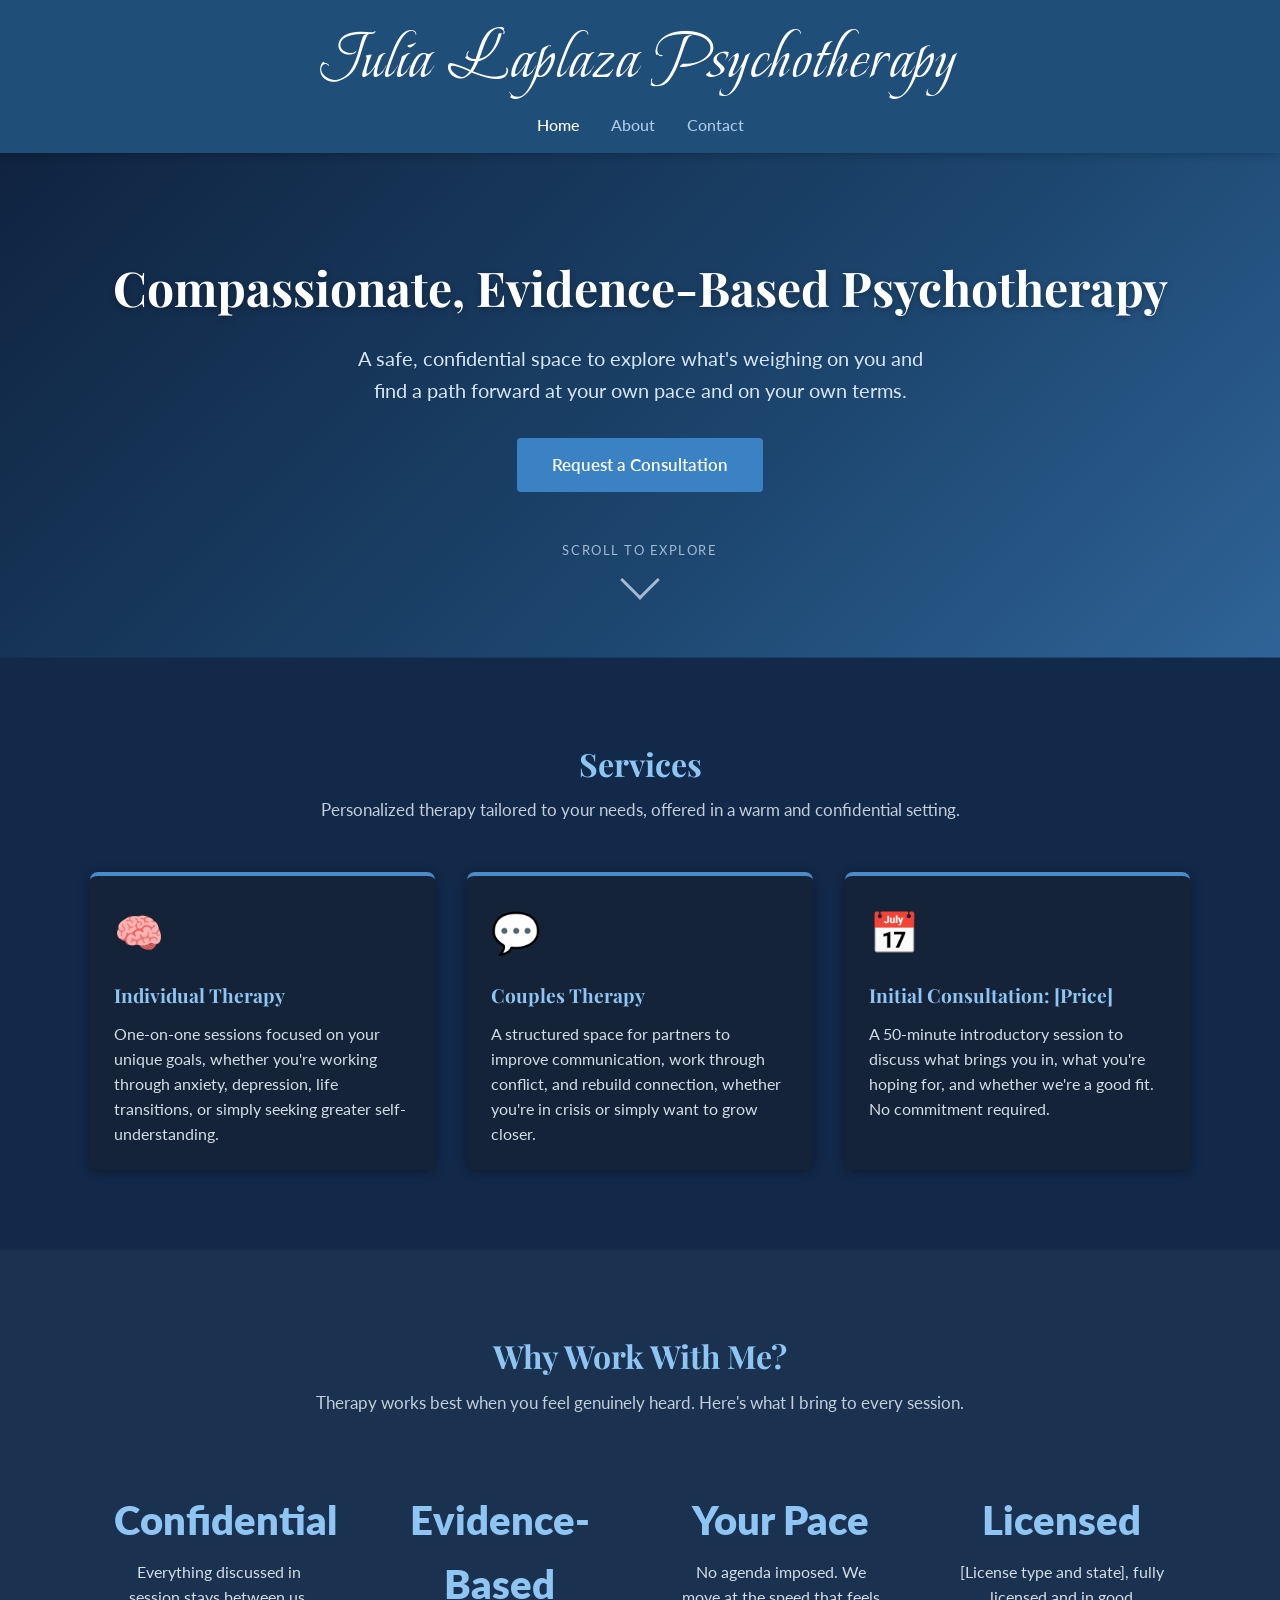
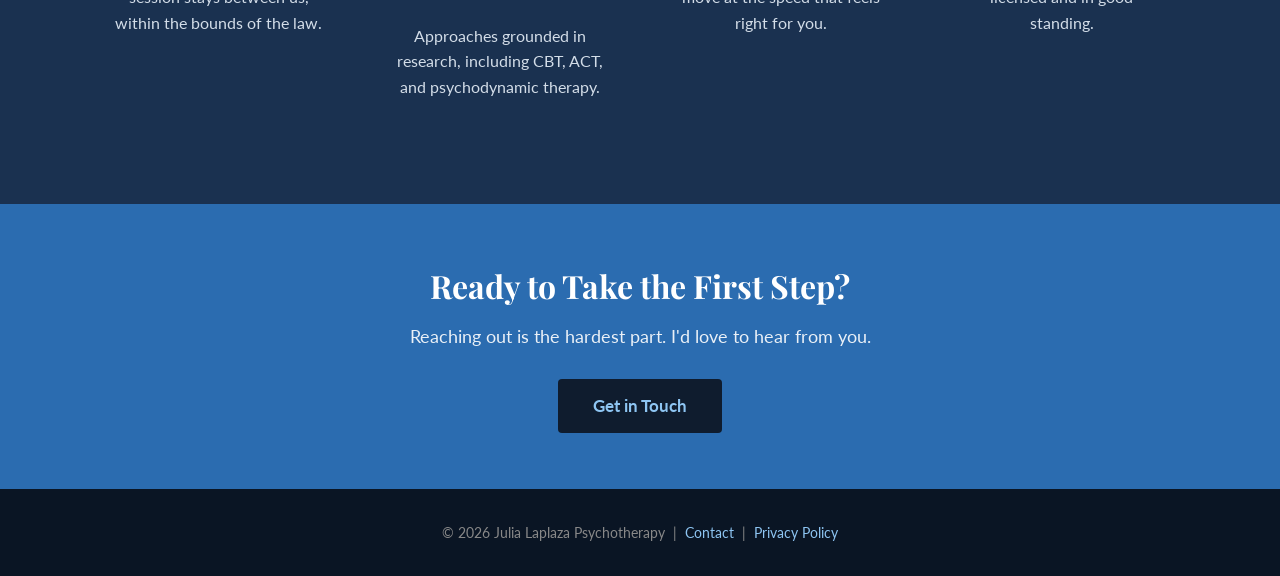
==== index.html @ 811c5804 "Site v1" ====
<!DOCTYPE html>
<html lang="en">
<head>
  <meta charset="UTF-8" />
  <meta name="viewport" content="width=device-width, initial-scale=1.0" />
  <title>Julia Laplaza Psychotherapy</title>
  <link rel="preconnect" href="https://fonts.googleapis.com" />
  <link rel="preconnect" href="https://fonts.gstatic.com" crossorigin />
  <link href="https://fonts.googleapis.com/css2?family=Playfair+Display:wght@700;800&family=Lato:wght@400;600;700&family=Beau+Rivage&display=swap" rel="stylesheet" />
  <link rel="stylesheet" href="style.css" />
</head>
<body>

  <nav class="nav-home">
    <div class="nav-inner nav-inner-home">
      <a href="index.html" class="logo logo-home">Julia Laplaza Psychotherapy</a>
      <ul>
        <li><a href="index.html" class="active">Home</a></li>
        <li><a href="about.html">About</a></li>
        <li><a href="contact.html">Contact</a></li>
      </ul>
    </div>
  </nav>

  <div class="hero">
    <h1>Compassionate, Evidence-Based Psychotherapy</h1>
    <p>A safe, confidential space to explore what's weighing on you and find a path forward at your own pace and on your own terms.</p>
    <a href="contact.html" class="btn">Request a Consultation</a>
    <div class="scroll-indicator">
      <span>Scroll to explore</span>
      <div class="scroll-arrow"></div>
    </div>
  </div>

  <section>
    <div class="container">
      <h2 class="section-title">Services</h2>
      <p class="section-subtitle">Personalized therapy tailored to your needs, offered in a warm and confidential setting.</p>
      <div class="services-grid-3">

        <div class="service-card">
          <div class="card-body">
            <div class="icon">🧠</div>
            <h3>Individual Therapy</h3>
            <p>One-on-one sessions focused on your unique goals, whether you're working through anxiety, depression, life transitions, or simply seeking greater self-understanding.</p>
          </div>
        </div>

        <div class="service-card">
          <div class="card-body">
            <div class="icon">💬</div>
            <h3>Couples Therapy</h3>
            <p>A structured space for partners to improve communication, work through conflict, and rebuild connection, whether you're in crisis or simply want to grow closer.</p>
          </div>
        </div>

        <div class="service-card">
          <div class="card-body">
            <div class="icon">📅</div>
            <h3>Initial Consultation: [Price]</h3>
            <p>A 50-minute introductory session to discuss what brings you in, what you're hoping for, and whether we're a good fit. No commitment required.</p>
          </div>
        </div>

      </div>
    </div>
  </section>

  <section class="why-us">
    <div class="container">
      <h2 class="section-title">Why Work With Me?</h2>
      <p class="section-subtitle">Therapy works best when you feel genuinely heard. Here's what I bring to every session.</p>
      <div class="why-grid">
        <div class="why-item">
          <div class="num">Confidential</div>
          <p>Everything discussed in session stays between us, within the bounds of the law.</p>
        </div>
        <div class="why-item">
          <div class="num">Evidence-Based</div>
          <p>Approaches grounded in research, including CBT, ACT, and psychodynamic therapy.</p>
        </div>
        <div class="why-item">
          <div class="num">Your Pace</div>
          <p>No agenda imposed. We move at the speed that feels right for you.</p>
        </div>
        <div class="why-item">
          <div class="num">Licensed</div>
          <p>[License type and state], fully licensed and in good standing.</p>
        </div>
      </div>
    </div>
  </section>

  <div class="cta-strip">
    <h2>Ready to Take the First Step?</h2>
    <p>Reaching out is the hardest part. I'd love to hear from you.</p>
    <a href="contact.html" class="btn-white">Get in Touch</a>
  </div>

  <footer>
    <p>&copy; 2026 Julia Laplaza Psychotherapy &nbsp;|&nbsp; <a href="contact.html">Contact</a> &nbsp;|&nbsp; <a href="privacy.html">Privacy Policy</a></p>
  </footer>

</body>
</html>
---- style.css ----
* {
  margin: 0;
  padding: 0;
  box-sizing: border-box;
}

body {
  font-family: 'Lato', sans-serif;
  color: #eef4fa;
  background: #13294a;
  line-height: 1.6;
}

h1, h2, h3 {
  font-family: 'Playfair Display', serif;
  font-weight: 700;
}

/* Navigation */
nav {
  background: #1f4e79;
  padding: 0 2rem;
  position: sticky;
  top: 0;
  z-index: 100;
  box-shadow: 0 2px 8px rgba(0,0,0,0.2);
}

nav .nav-inner {
  max-width: 1100px;
  margin: 0 auto;
  display: flex;
  align-items: center;
  justify-content: space-between;
  height: 70px;
}

nav .logo {
  color: #fff;
  font-size: 1.6rem;
  font-weight: 400;
  font-family: 'Beau Rivage', cursive;
  text-decoration: none;
  letter-spacing: 0.5px;
  display: flex;
  align-items: center;
}

nav .logo img {
  height: 1em;
  width: auto;
  margin-left: 8px;
  background: #fff;
  border-radius: 50%;
  padding: 2px;
  border: 1px solid #333;
}

nav .logo-home img {
  height: 1.1em;
  padding: 4px;
  border-width: 1.5px;
  vertical-align: text-top;
}

nav ul {
  list-style: none;
  display: flex;
  gap: 2rem;
}

nav ul a {
  color: #a9cbe8;
  text-decoration: none;
  font-size: 1rem;
  font-weight: 500;
  transition: color 0.2s;
}

nav ul a:hover,
nav ul a.active {
  color: #fff;
}

/* Homepage-only nav: centered, taller, larger logo */
nav.nav-home {
  padding: 0 2rem;
}

nav.nav-home .nav-inner-home {
  flex-direction: column;
  justify-content: center;
  align-items: center;
  height: auto;
  padding: 1.2rem 0 1rem;
  gap: 0.75rem;
}

nav.nav-home .logo-home {
  font-size: clamp(2.2rem, 8vw, 4.2rem);
  letter-spacing: 2px;
  font-family: 'Beau Rivage', cursive;
  justify-content: center;
  text-align: center;
  line-height: 1.2;
}

/* Hero */
.hero {
  background:
  linear-gradient(135deg, rgba(15, 34, 62, 0.85) 0%, rgba(31, 78, 121, 0.78) 60%, rgba(59, 124, 184, 0.70) 100%),
  url('hero.jpg');
background-size: cover;
background-position: center;
  color: #fff;
  text-align: center;
  padding: 6rem 2rem 4rem;
  position: relative;
}

/* Scroll indicator */
.scroll-indicator {
  display: flex;
  flex-direction: column;
  align-items: center;
  gap: 0.3rem;
  margin-top: 3rem;
  opacity: 0.75;
}

.scroll-indicator span {
  font-size: 0.8rem;
  letter-spacing: 0.12em;
  text-transform: uppercase;
  color: #cfe3f5;
}

.scroll-arrow {
  width: 28px;
  height: 28px;
  border-right: 3px solid #cfe3f5;
  border-bottom: 3px solid #cfe3f5;
  transform: rotate(45deg);
  animation: bounce-down 1.4s ease-in-out infinite;
}

@keyframes bounce-down {
  0%, 100% { transform: rotate(45deg) translateY(0); opacity: 0.75; }
  50%       { transform: rotate(45deg) translateY(8px); opacity: 1; }
}

.hero h1 {
  font-size: 3rem;
  margin-bottom: 1rem;
  text-shadow: 0 2px 6px rgba(0,0,0,0.3);
}

.hero p {
  font-size: 1.25rem;
  max-width: 600px;
  margin: 0 auto 2rem;
  color: #d6e6f5;
}

.btn {
  display: inline-block;
  background: #3b82c4;
  color: #fff;
  padding: 0.85rem 2.2rem;
  border-radius: 4px;
  text-decoration: none;
  font-weight: 600;
  font-size: 1.05rem;
  transition: background 0.2s, transform 0.1s;
}

.btn:hover {
  background: #2b6cb0;
  transform: translateY(-1px);
}

/* Warning badge */
.warning-strip {
  background: #1b3a5c;
  border-left: 5px solid #4a8bc9;
  padding: 1rem 2rem;
  text-align: center;
  font-size: 0.95rem;
  color: #9cc7ef;
}

/* Sections */
section {
  padding: 5rem 2rem;
}

.container {
  max-width: 1100px;
  margin: 0 auto;
}

.section-title {
  text-align: center;
  font-size: 2rem;
  color: #8ec5f2;
  margin-bottom: 0.5rem;
}

.section-subtitle {
  text-align: center;
  color: #c3cfdb;
  margin-bottom: 3rem;
  font-size: 1.05rem;
}

/* Services grid */
.services-grid {
  display: grid;
  grid-template-columns: repeat(auto-fit, minmax(280px, 1fr));
  gap: 2rem;
  margin-top: 1rem;
}

/* Homepage services — always 3 columns */
.services-grid-3 {
  display: grid;
  grid-template-columns: repeat(3, 1fr);
  gap: 2rem;
  margin-top: 1rem;
}

.service-card {
  background: #142338;
  border-radius: 8px;
  overflow: hidden;
  box-shadow: 0 2px 12px rgba(0,0,0,0.4);
  border-top: 4px solid #4a8bc9;
}

.service-card img {
  width: 100%;
  height: 180px;
  object-fit: cover;
  display: block;
}

.service-card .card-body {
  padding: 1.5rem;
}

.service-card .icon {
  font-size: 2.5rem;
  margin-bottom: 1rem;
}

@media (max-width: 768px) {
  .services-grid-3 {
    grid-template-columns: 1fr;
  }
}

.service-card h3 {
  color: #8ec5f2;
  margin-bottom: 0.75rem;
  font-size: 1.2rem;
}

.service-card p {
  color: #d3dde8;
  font-size: 0.97rem;
}

/* Why us */
.why-us {
  background: #1a3150;
}

.why-grid {
  display: grid;
  grid-template-columns: repeat(auto-fit, minmax(220px, 1fr));
  gap: 1.5rem;
}

.why-item {
  text-align: center;
  padding: 1.5rem;
}

.why-item .num {
  font-size: 2.5rem;
  font-weight: 800;
  color: #8ec5f2;
}

.why-item p {
  color: #d3dde8;
  margin-top: 0.4rem;
}

/* CTA strip */
.cta-strip {
  background: #2b6cb0;
  color: #fff;
  text-align: center;
  padding: 3.5rem 2rem;
}

.cta-strip h2 {
  font-size: 2rem;
  margin-bottom: 0.75rem;
}

.cta-strip p {
  margin-bottom: 1.75rem;
  font-size: 1.1rem;
  opacity: 0.9;
}

.btn-white {
  display: inline-block;
  background: #0f1c2e;
  color: #8ec5f2;
  padding: 0.85rem 2.2rem;
  border-radius: 4px;
  text-decoration: none;
  font-weight: 700;
  font-size: 1.05rem;
  transition: background 0.2s;
}

.btn-white:hover {
  background: #172840;
}

/* About page */
.about-section {
  display: grid;
  grid-template-columns: 1fr 1fr;
  gap: 4rem;
  align-items: center;
}

.about-section img {
  width: 100%;
  border-radius: 8px;
  box-shadow: 0 4px 20px rgba(0,0,0,0.12);
}

.about-text h2 {
  color: #8ec5f2;
  font-size: 1.9rem;
  margin-bottom: 1rem;
}

.about-text p {
  color: #d3dde8;
  margin-bottom: 1rem;
}

.credentials {
  list-style: none;
  margin-top: 1.5rem;
}

.credentials li {
  padding: 0.4rem 0;
  color: #d3dde8;
  display: flex;
  align-items: center;
  gap: 0.6rem;
}

.credentials li::before {
  content: "✔";
  color: #8ec5f2;
  font-weight: 700;
}

/* Contact page */
.contact-grid {
  display: grid;
  grid-template-columns: 1fr 1.4fr;
  gap: 4rem;
  align-items: start;
}

.contact-info h2 {
  color: #8ec5f2;
  font-size: 1.7rem;
  margin-bottom: 1rem;
}

.contact-info p {
  color: #d3dde8;
  margin-bottom: 1.5rem;
}

.contact-detail {
  display: flex;
  align-items: flex-start;
  gap: 0.8rem;
  margin-bottom: 1rem;
  color: #d3dde8;
}

.contact-detail .label {
  font-weight: 600;
  color: #8ec5f2;
  min-width: 70px;
}

/* Contact form */
.contact-form {
  background: #142338;
  border-radius: 8px;
  padding: 2.5rem;
  box-shadow: 0 2px 16px rgba(0,0,0,0.4);
}

.contact-form h3 {
  color: #8ec5f2;
  font-size: 1.4rem;
  margin-bottom: 1.5rem;
}

.form-group {
  margin-bottom: 1.25rem;
}

.form-group label {
  display: block;
  font-weight: 600;
  margin-bottom: 0.4rem;
  color: #eef4fa;
  font-size: 0.95rem;
}

.form-group input,
.form-group select,
.form-group textarea {
  width: 100%;
  padding: 0.75rem 1rem;
  border: 1.5px solid #2a4060;
  border-radius: 4px;
  font-size: 1rem;
  font-family: inherit;
  transition: border-color 0.2s;
  background: #0e1a2b;
  color: #eef4fa;
}

.form-group input:focus,
.form-group select:focus,
.form-group textarea:focus {
  outline: none;
  border-color: #4a8bc9;
  background: #152438;
}

.form-group textarea {
  height: 130px;
  resize: vertical;
}

.btn-submit {
  width: 100%;
  background: #1f4e79;
  color: #fff;
  border: none;
  padding: 0.9rem;
  border-radius: 4px;
  font-size: 1.05rem;
  font-weight: 600;
  cursor: pointer;
  transition: background 0.2s;
  font-family: inherit;
}

.btn-submit:hover {
  background: #12233b;
}

/* Page hero (inner pages) */
.page-hero {
  background:
    linear-gradient(135deg, rgba(15, 34, 62, 0.85) 0%, rgba(31, 78, 121, 0.78) 60%, rgba(59, 124, 184, 0.70) 100%),
    url('hero.jpg');
  background-size: cover;
  background-position: center;
  color: #fff;
  text-align: center;
  padding: 4rem 2rem;
}

.page-hero h1 {
  font-size: 2.5rem;
  margin-bottom: 0.5rem;
}

.page-hero p {
  color: #d6e6f5;
  font-size: 1.1rem;
}

/* Footer */
footer {
  background: #0a1524;
  color: #888;
  text-align: center;
  padding: 2rem;
  font-size: 0.9rem;
}

footer a {
  color: #8ec5f2;
  text-decoration: none;
}

/* Responsive */
@media (max-width: 768px) {
  .hero h1 { font-size: 2.1rem; }
  .about-section,
  .contact-grid { grid-template-columns: 1fr; }

  /* Nav: stack logo above links, all within the green bar */
  nav .nav-inner {
    flex-direction: column;
    height: auto;
    padding: 0.75rem 1rem 1rem;
    gap: 0.5rem;
    align-items: center;
  }

  nav .logo {
    font-size: 1.1rem;
    justify-content: center;
    text-align: center;
  }

  nav .logo img {
    margin-right: 6px;
  }

  nav ul {
    gap: 1.8rem;
    justify-content: center;
  }

  nav ul a {
    font-size: 0.95rem;
  }
}

/* Contact page — light background */
body.contact-page {
  background: #fff;
  color: #2d2d2d;
}

body.contact-page .contact-info h2 { color: #1f4e79; }
body.contact-page .contact-info p { color: #555; }
body.contact-page .contact-detail { color: #444; }
body.contact-page .contact-detail .label { color: #1f4e79; }
body.contact-page .contact-detail a { color: #1f4e79; }

body.contact-page .contact-form {
  background: #fff;
  box-shadow: 0 2px 16px rgba(0,0,0,0.1);
}
body.contact-page .contact-form h3 { color: #1f4e79; }
body.contact-page .form-group label { color: #333; }
body.contact-page .form-group input,
body.contact-page .form-group select,
body.contact-page .form-group textarea {
  background: #fafafa;
  border-color: #ddd;
  color: #2d2d2d;
}
body.contact-page .form-group input:focus,
body.contact-page .form-group select:focus,
body.contact-page .form-group textarea:focus {
  border-color: #3b7cb8;
  background: #fff;
}
body.contact-page .btn-submit { background: #1f4e79; }
body.contact-page .btn-submit:hover { background: #163a5c; }
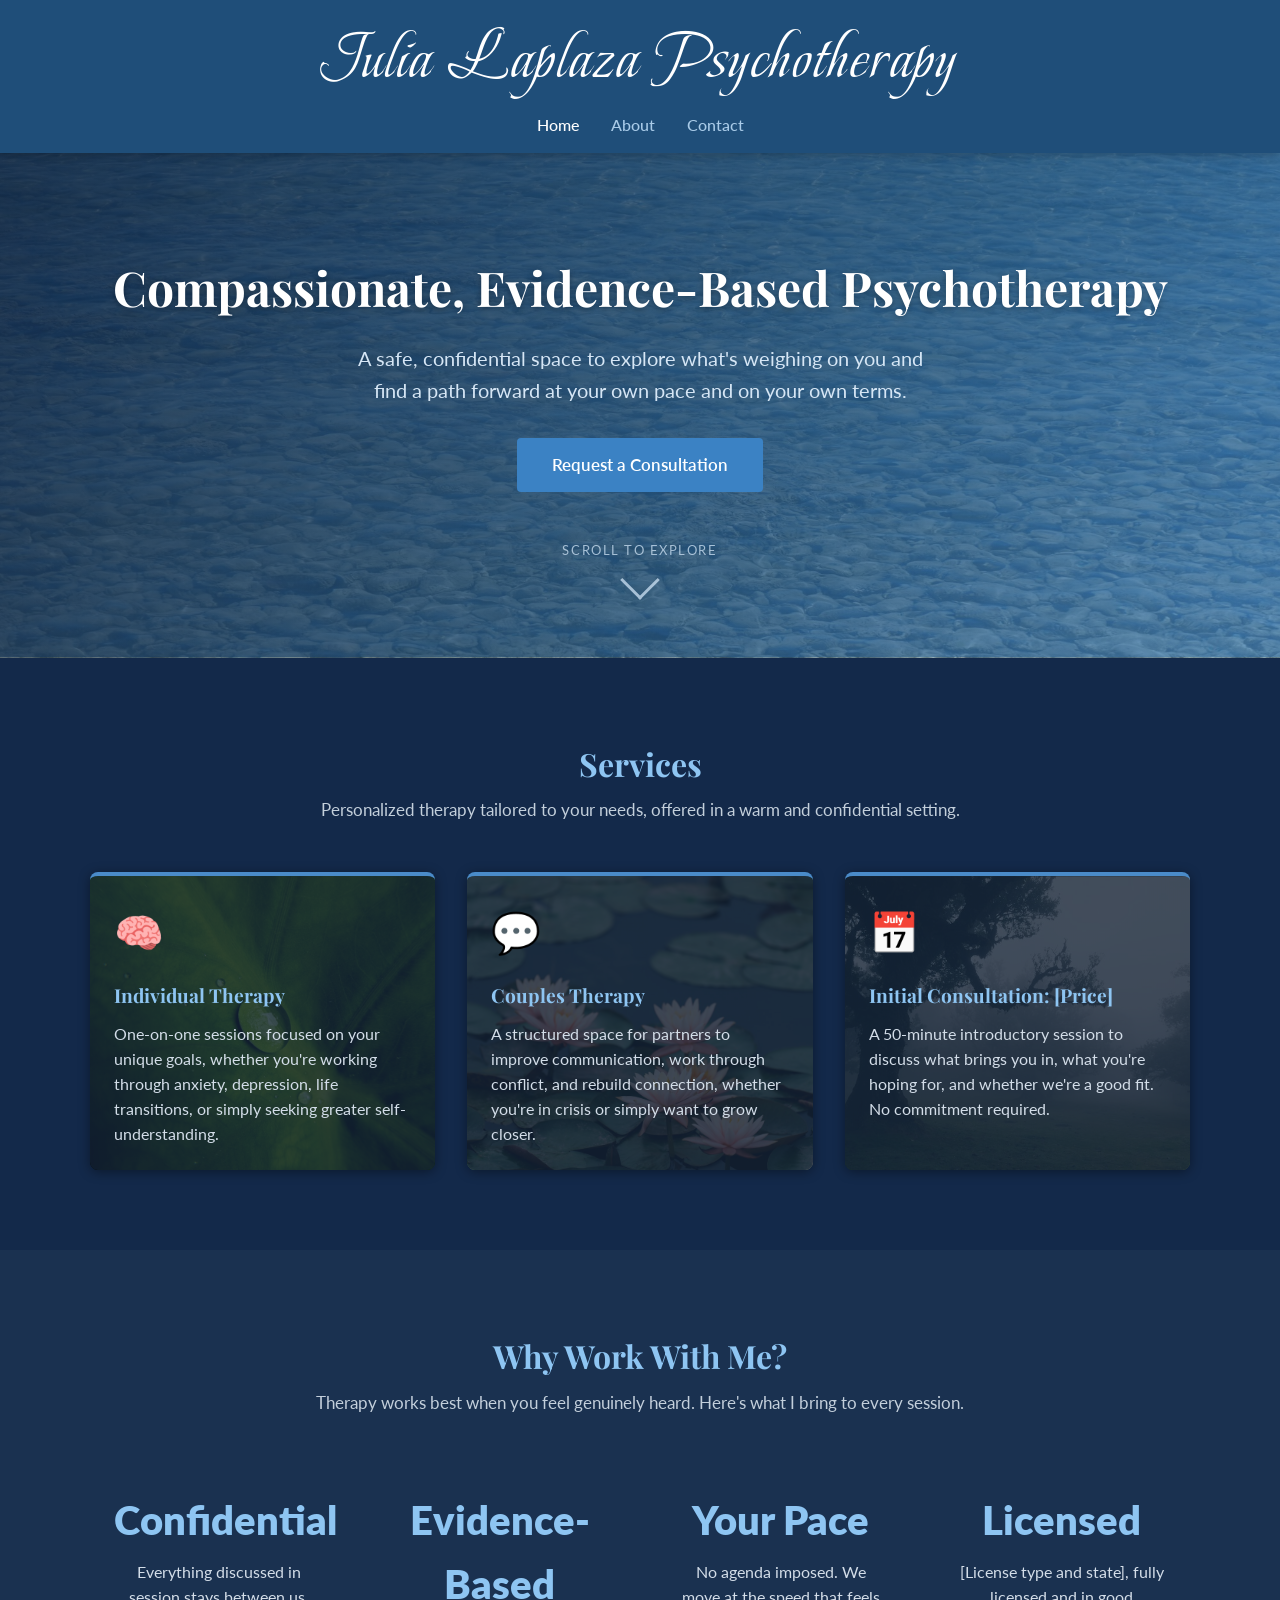
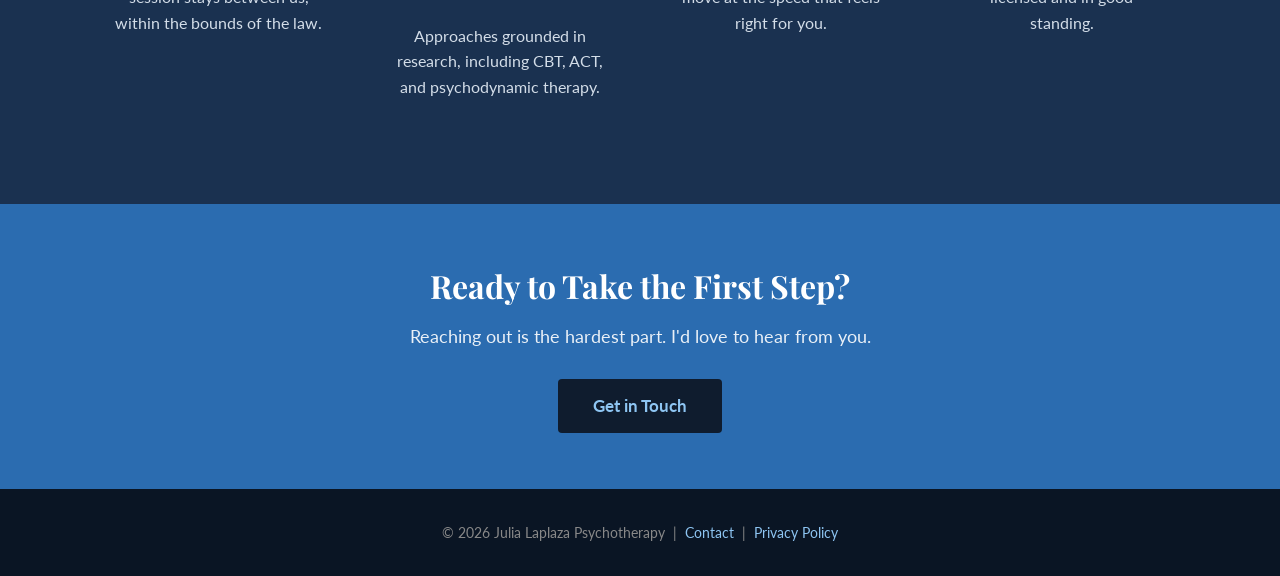
==== commit 07c5b14e: "Add photo backgrounds to Services cards" ====
--- a/index.html
+++ b/index.html
@@ -38,7 +38,7 @@
       <p class="section-subtitle">Personalized therapy tailored to your needs, offered in a warm and confidential setting.</p>
       <div class="services-grid-3">
 
-        <div class="service-card">
+        <div class="service-card card-individual">
           <div class="card-body">
             <div class="icon">🧠</div>
             <h3>Individual Therapy</h3>
@@ -46,7 +46,7 @@
           </div>
         </div>
 
-        <div class="service-card">
+        <div class="service-card card-couples">
           <div class="card-body">
             <div class="icon">💬</div>
             <h3>Couples Therapy</h3>
@@ -54,7 +54,7 @@
           </div>
         </div>
 
-        <div class="service-card">
+        <div class="service-card card-consultation">
           <div class="card-body">
             <div class="icon">📅</div>
             <h3>Initial Consultation: [Price]</h3>
--- a/style.css
+++ b/style.css
@@ -109,9 +109,9 @@
 .hero {
   background:
   linear-gradient(135deg, rgba(15, 34, 62, 0.85) 0%, rgba(31, 78, 121, 0.78) 60%, rgba(59, 124, 184, 0.70) 100%),
-  url('hero.jpg');
-background-size: cover;
-background-position: center;
+  url('hero-stones.jpg');
+  background-size: cover;
+  background-position: center;
   color: #fff;
   text-align: center;
   padding: 6rem 2rem 4rem;
@@ -248,6 +248,26 @@
   padding: 1.5rem;
 }
 
+/* Service card background photos, darkened so text stays readable */
+.service-card.card-individual,
+.service-card.card-couples,
+.service-card.card-consultation {
+  background-size: cover;
+  background-position: center;
+}
+
+.service-card.card-individual {
+  background-image: linear-gradient(rgba(20, 35, 56, 0.80), rgba(20, 35, 56, 0.80)), url('card-leaf.jpg');
+}
+
+.service-card.card-couples {
+  background-image: linear-gradient(rgba(20, 35, 56, 0.80), rgba(20, 35, 56, 0.80)), url('card-lilies.jpg');
+}
+
+.service-card.card-consultation {
+  background-image: linear-gradient(rgba(20, 35, 56, 0.80), rgba(20, 35, 56, 0.80)), url('card-forest.jpg');
+}
+
 .service-card .icon {
   font-size: 2.5rem;
   margin-bottom: 1rem;
@@ -341,7 +361,10 @@
 }
 
 .about-section img {
+  display: block;
   width: 100%;
+  max-width: 420px;
+  margin: 0 auto;
   border-radius: 8px;
   box-shadow: 0 4px 20px rgba(0,0,0,0.12);
 }
@@ -484,7 +507,7 @@
 .page-hero {
   background:
     linear-gradient(135deg, rgba(15, 34, 62, 0.85) 0%, rgba(31, 78, 121, 0.78) 60%, rgba(59, 124, 184, 0.70) 100%),
-    url('hero.jpg');
+    url('hero-stones.jpg');
   background-size: cover;
   background-position: center;
   color: #fff;
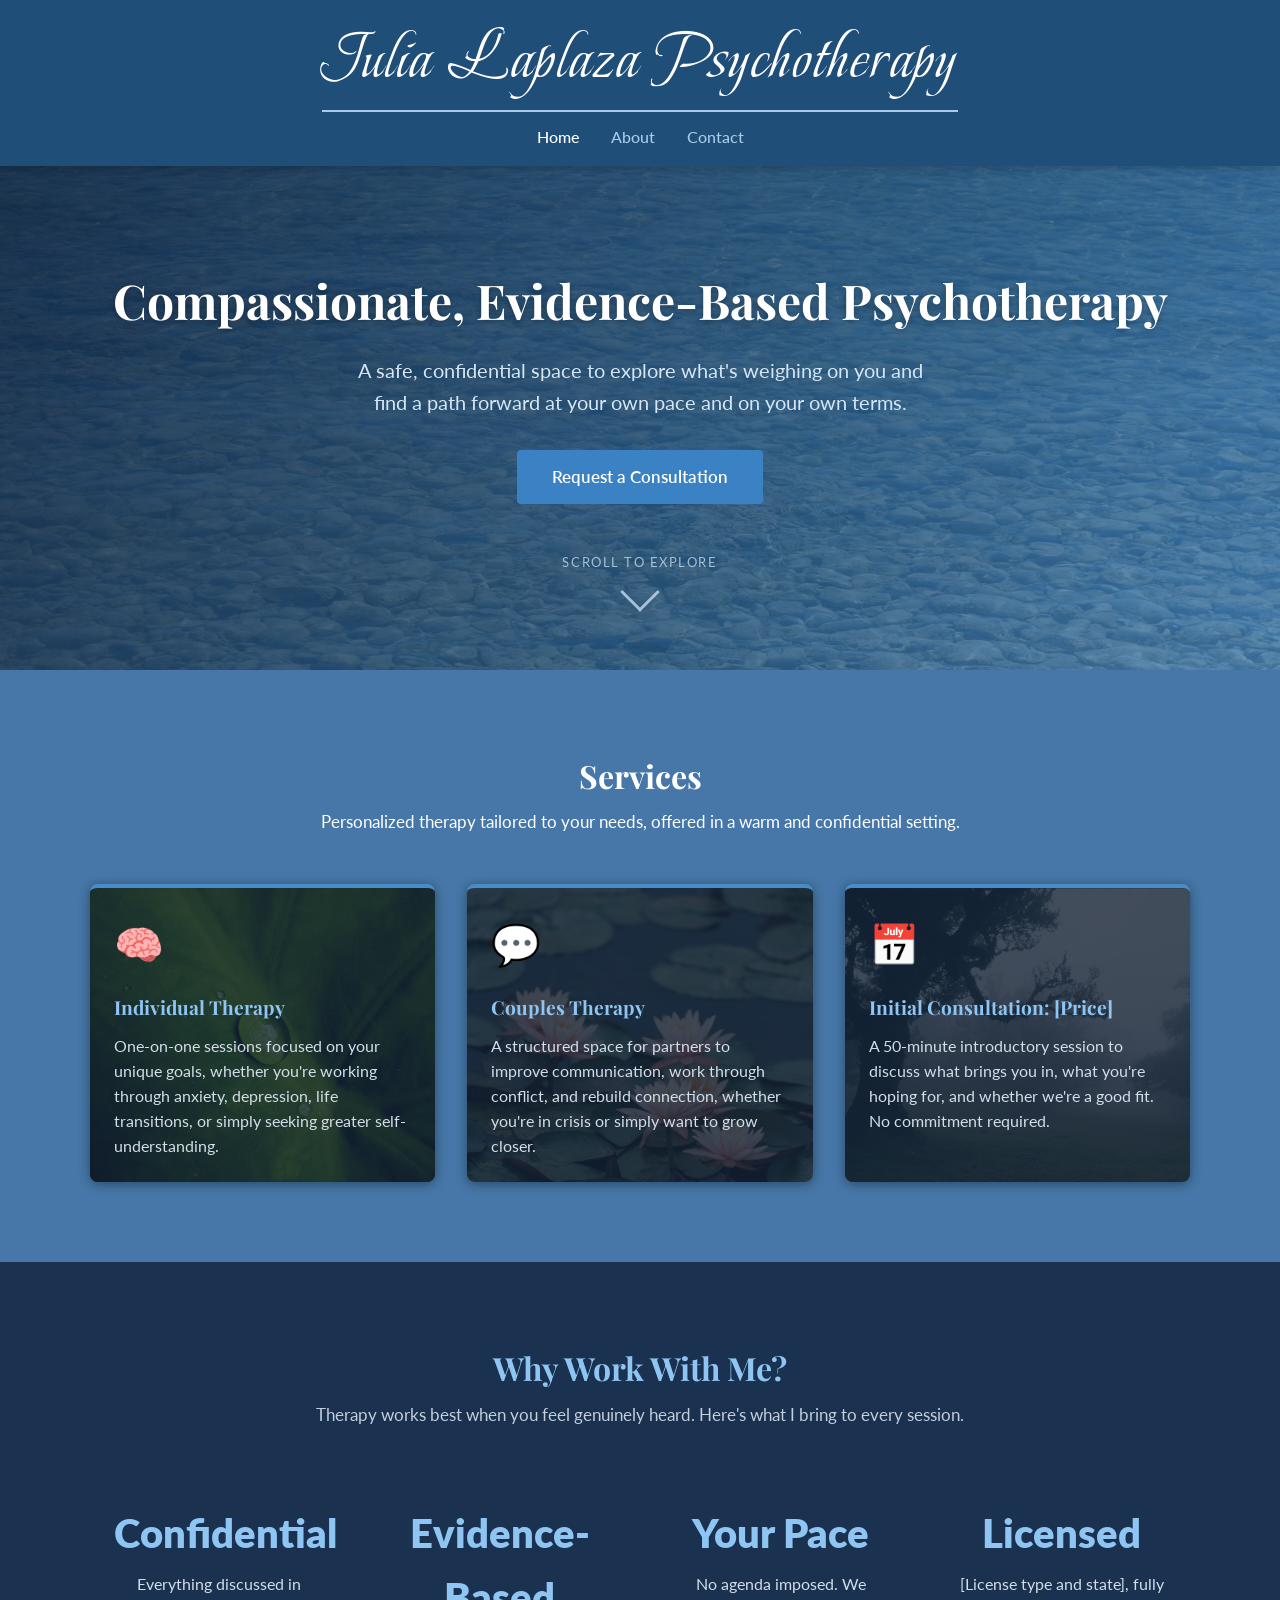
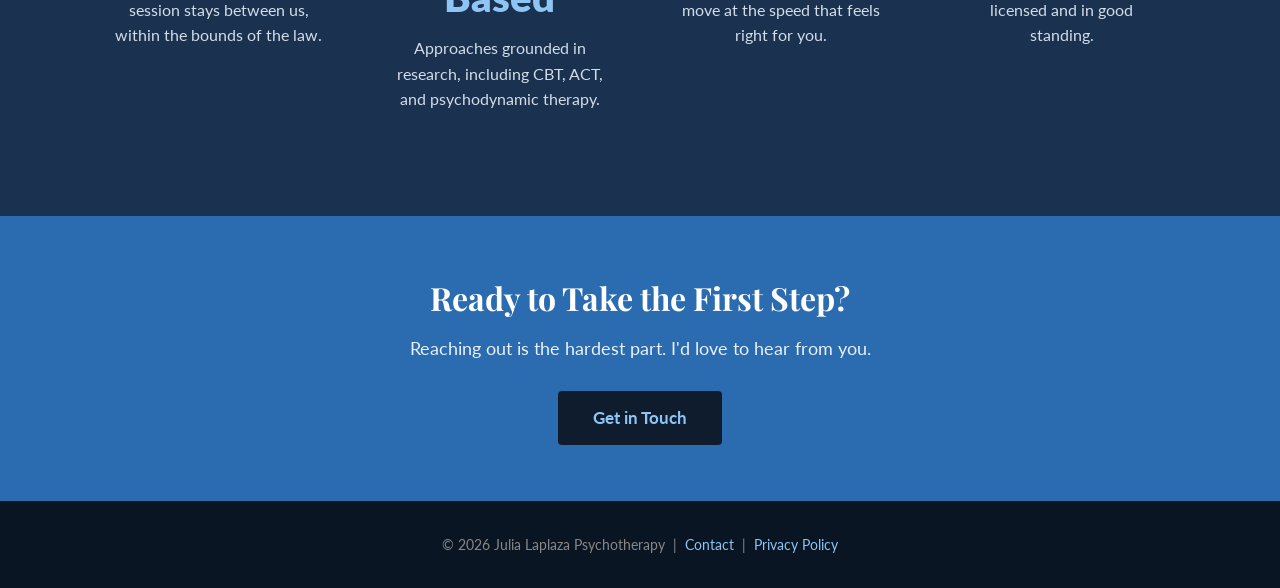
==== commit 22b31718: "Updated colors, added title underline" ====
--- a/index.html
+++ b/index.html
@@ -32,7 +32,7 @@
     </div>
   </div>
 
-  <section>
+  <section class="services-section">
     <div class="container">
       <h2 class="section-title">Services</h2>
       <p class="section-subtitle">Personalized therapy tailored to your needs, offered in a warm and confidential setting.</p>
--- a/style.css
+++ b/style.css
@@ -44,6 +44,8 @@
   letter-spacing: 0.5px;
   display: flex;
   align-items: center;
+  padding-bottom: 0.15em;
+  border-bottom: 1.5px solid #a9cbe8;
 }
 
 nav .logo img {
@@ -103,6 +105,8 @@
   justify-content: center;
   text-align: center;
   line-height: 1.2;
+  padding-bottom: 0.15em;
+  border-bottom: 2px solid #a9cbe8;
 }
 
 /* Hero */
@@ -211,6 +215,19 @@
   color: #c3cfdb;
   margin-bottom: 3rem;
   font-size: 1.05rem;
+}
+
+/* Homepage services section: mid-tone blue so the dark cards stand out */
+.services-section {
+  background: #4677a8;
+}
+
+.services-section .section-title {
+  color: #fff;
+}
+
+.services-section .section-subtitle {
+  color: #fff;
 }
 
 /* Services grid */
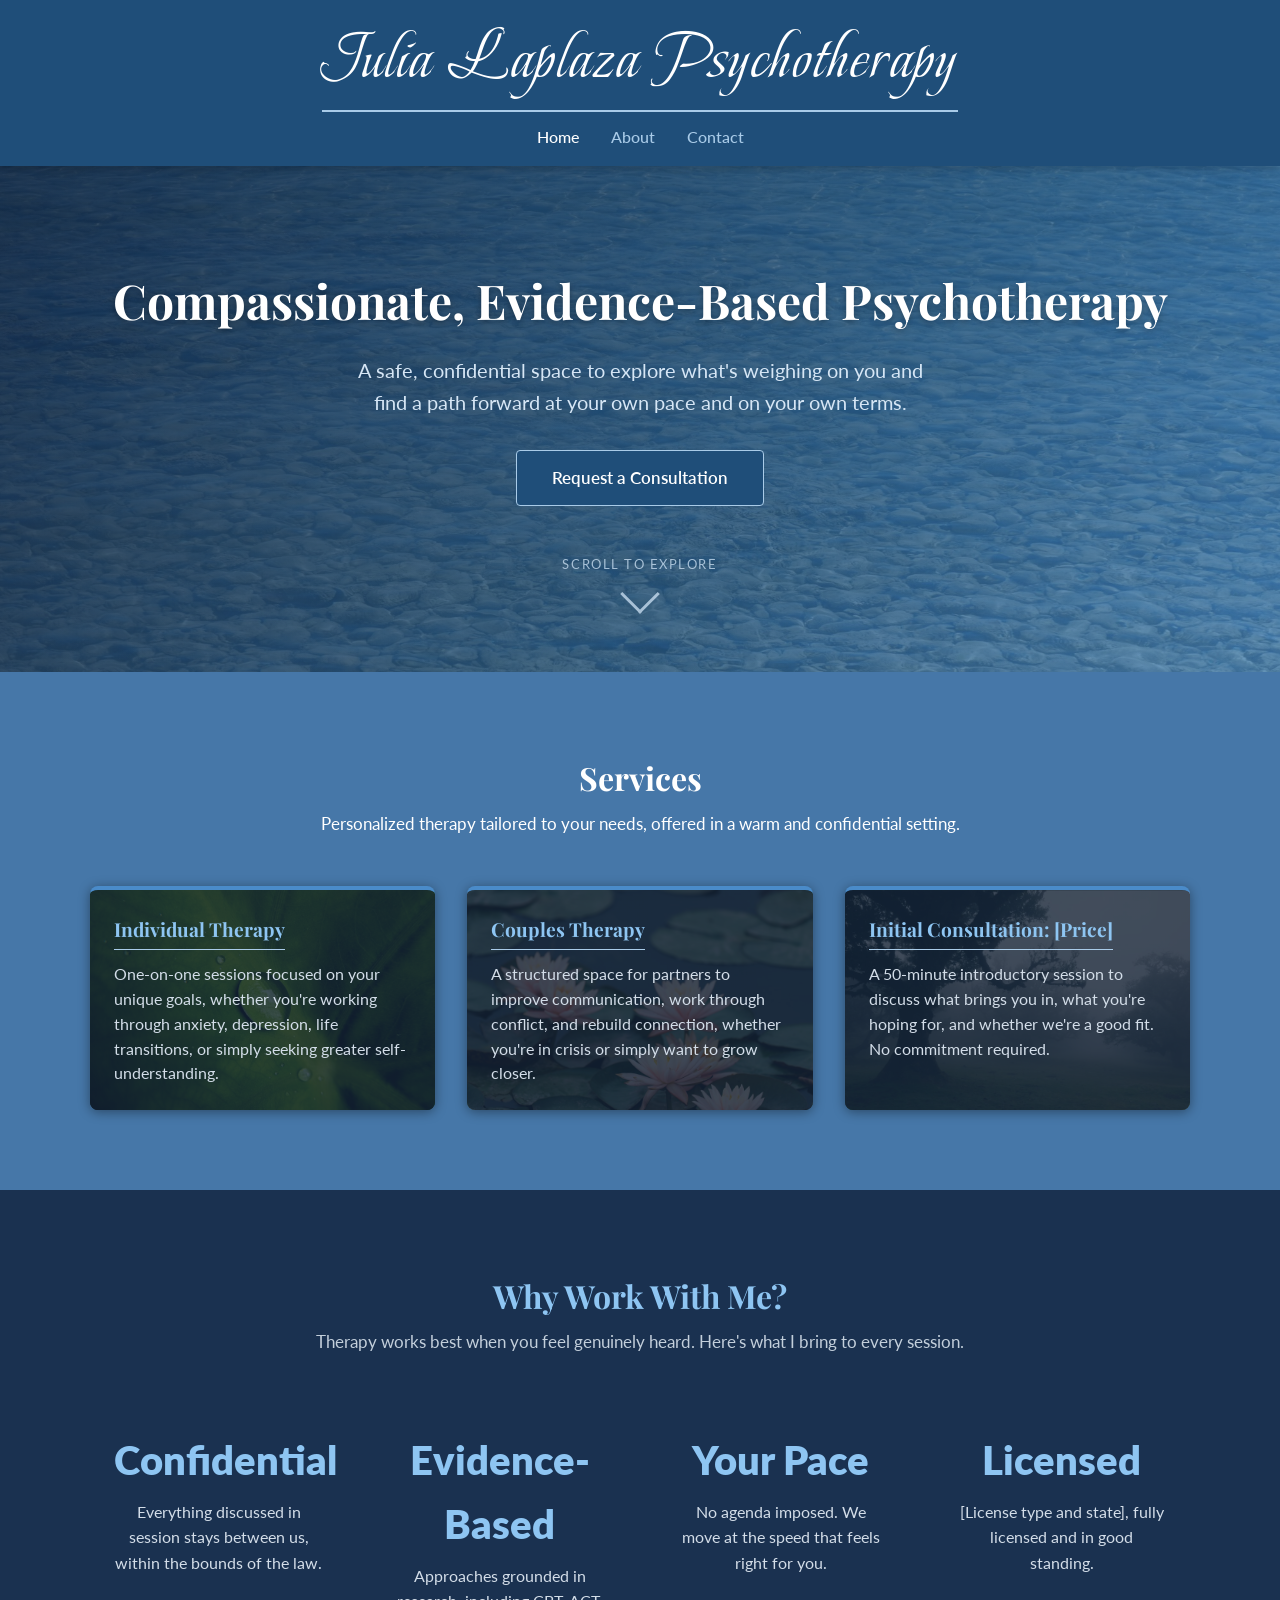
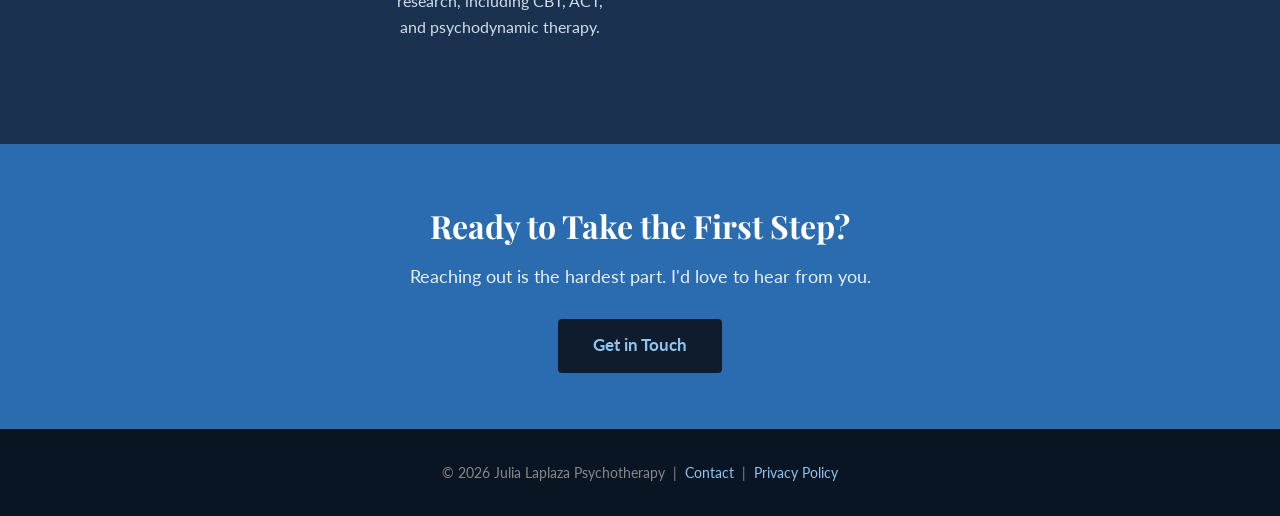
==== commit 53ee3faa: "About card photos,remove emojis, underline card headings" ====
--- a/index.html
+++ b/index.html
@@ -40,7 +40,6 @@
 
         <div class="service-card card-individual">
           <div class="card-body">
-            <div class="icon">🧠</div>
             <h3>Individual Therapy</h3>
             <p>One-on-one sessions focused on your unique goals, whether you're working through anxiety, depression, life transitions, or simply seeking greater self-understanding.</p>
           </div>
@@ -48,7 +47,6 @@
 
         <div class="service-card card-couples">
           <div class="card-body">
-            <div class="icon">💬</div>
             <h3>Couples Therapy</h3>
             <p>A structured space for partners to improve communication, work through conflict, and rebuild connection, whether you're in crisis or simply want to grow closer.</p>
           </div>
@@ -56,7 +54,6 @@
 
         <div class="service-card card-consultation">
           <div class="card-body">
-            <div class="icon">📅</div>
             <h3>Initial Consultation: [Price]</h3>
             <p>A 50-minute introductory session to discuss what brings you in, what you're hoping for, and whether we're a good fit. No commitment required.</p>
           </div>
--- a/style.css
+++ b/style.css
@@ -168,8 +168,9 @@
 
 .btn {
   display: inline-block;
-  background: #3b82c4;
-  color: #fff;
+  background: #1f4e79;
+  color: #fff;
+  border: 1.5px solid #a9cbe8;
   padding: 0.85rem 2.2rem;
   border-radius: 4px;
   text-decoration: none;
@@ -179,7 +180,7 @@
 }
 
 .btn:hover {
-  background: #2b6cb0;
+  background: #2a5f91;
   transform: translateY(-1px);
 }
 
@@ -268,7 +269,10 @@
 /* Service card background photos, darkened so text stays readable */
 .service-card.card-individual,
 .service-card.card-couples,
-.service-card.card-consultation {
+.service-card.card-consultation,
+.service-card.card-first,
+.service-card.card-plan,
+.service-card.card-ongoing {
   background-size: cover;
   background-position: center;
 }
@@ -285,9 +289,16 @@
   background-image: linear-gradient(rgba(20, 35, 56, 0.80), rgba(20, 35, 56, 0.80)), url('card-forest.jpg');
 }
 
-.service-card .icon {
-  font-size: 2.5rem;
-  margin-bottom: 1rem;
+.service-card.card-first {
+  background-image: linear-gradient(rgba(20, 35, 56, 0.80), rgba(20, 35, 56, 0.80)), url('card-sunrise.jpg');
+}
+
+.service-card.card-plan {
+  background-image: linear-gradient(rgba(20, 35, 56, 0.80), rgba(20, 35, 56, 0.80)), url('card-path.jpg');
+}
+
+.service-card.card-ongoing {
+  background-image: linear-gradient(rgba(20, 35, 56, 0.80), rgba(20, 35, 56, 0.80)), url('card-sprout.jpg');
 }
 
 @media (max-width: 768px) {
@@ -305,6 +316,13 @@
 .service-card p {
   color: #d3dde8;
   font-size: 0.97rem;
+}
+
+/* Homepage service card headings: underlined to match the site title */
+.services-grid-3 .service-card h3 {
+  display: inline-block;
+  padding-bottom: 0.25em;
+  border-bottom: 1.5px solid #a9cbe8;
 }
 
 /* Why us */
